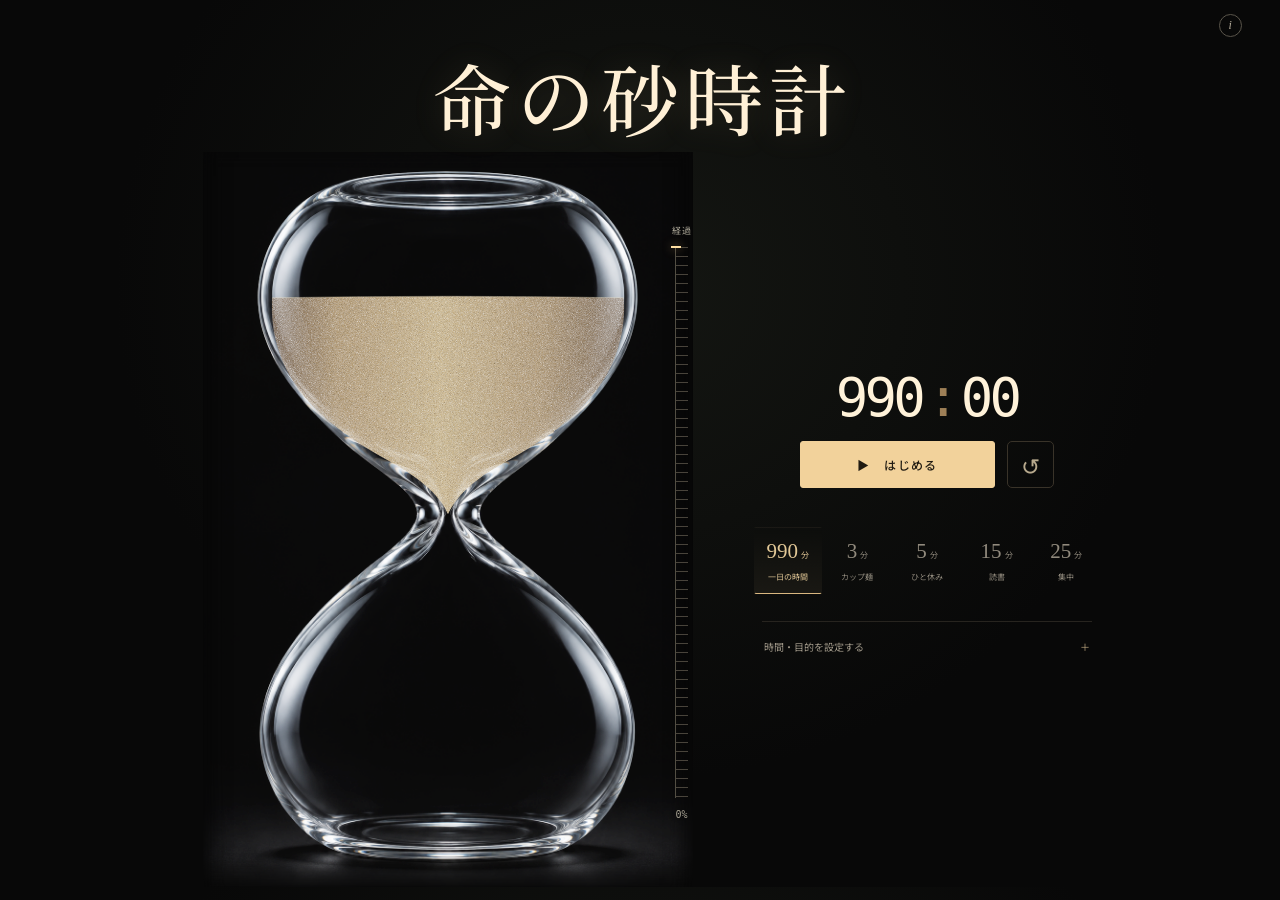
==== index.html @ 9adfba2d "Keep the idle display free of redundant copy" ====
<!doctype html><html lang="ja"><head><meta charset="utf-8"><meta name="viewport" content="width=device-width,initial-scale=1"><meta name="theme-color" content="#080808"><meta name="description" content="限りある時間を、大切なことに。命の砂時計。"><title>命の砂時計</title><link rel="stylesheet" href="style.css?v=12"></head><body>
<header><h1 class="page-title"><a href="./" class="brand">命の砂時計</a></h1><button id="aboutOpen" class="about-button" aria-label="この砂時計について">i</button></header>
<main><section class="instrument" aria-label="砂時計タイマー"><button id="glassButton" class="glass" aria-label="砂時計を開始・一時停止（拡大中は下の開始ボタンを使用）"><img src="assets/hourglass-glass-only.png" width="1024" height="1536" alt="丸みのある透明なガラスだけの砂時計" fetchpriority="high"><svg viewBox="0 0 1024 1536" aria-hidden="true"><defs><linearGradient id="sand" x1="0" x2="1"><stop stop-color="#6c5030"/><stop offset=".2" stop-color="#b59a6d"/><stop offset=".48" stop-color="#d2bb8d"/><stop offset=".75" stop-color="#b3996e"/><stop offset="1" stop-color="#72583a"/></linearGradient><filter id="grain"><feTurbulence type="fractalNoise" baseFrequency=".65" numOctaves="3" seed="12" result="noise"/><feColorMatrix in="noise" type="saturate" values="0"/><feBlend in="SourceGraphic" mode="soft-light" result="textured"/><feComposite in="textured" in2="SourceGraphic" operator="in"/></filter><clipPath id="upper"><path d="M330 135C206 143 140 225 144 335C150 473 238 562 382 642C462 685 497 722 512 757C527 722 562 685 642 642C786 562 874 473 880 335C884 225 818 143 694 135Z"/></clipPath><clipPath id="lower"><path d="M512 778C480 833 401 865 312 935C205 1019 142 1126 146 1238C149 1324 189 1393 278 1410Q512 1440 746 1410C835 1393 875 1324 878 1238C882 1126 819 1019 712 935C623 865 544 833 512 778Z"/></clipPath></defs><g clip-path="url(#upper)"><path id="topSand" fill="url(#sand)" filter="url(#grain)"/><path id="surface" fill="none" stroke="#e3d0a8" stroke-opacity=".4" stroke-width="2"/></g><g clip-path="url(#lower)"><path id="bottomSand" fill="url(#sand)" filter="url(#grain)"/><path id="stream" stroke="#d8c295" stroke-width="2" stroke-dasharray="2 6"/></g></svg><canvas id="particles" width="1024" height="1536" aria-hidden="true"></canvas><img class="reflection" src="assets/hourglass-glass-only.png" width="1024" height="1536" alt="" aria-hidden="true"></button><div class="elapsed-scale" aria-hidden="true"><span class="scale-label">経過</span><span class="scale-track"><i></i></span><span id="elapsedPercent">0%</span></div></section>
<section class="controls" aria-label="タイマー操作"><p id="state" class="sr-only">準備ができました</p><div id="time" class="time" role="timer" aria-label="残り990分">990<span>:</span>00</div><p id="sessionLabel" class="session-label"></p><p id="announcement" class="sr-only" aria-live="polite"></p><div class="actions"><button id="start" class="primary">▶ <span>はじめる</span></button><button id="reset" class="reset" aria-label="タイマーをリセット">↺</button></div>
<div class="presets" id="presets" aria-label="時間を選ぶ"><button data-min="990"><b>990<span>分</span></b><small>一日の時間</small></button><button data-min="3"><b>3<span>分</span></b><small>カップ麺</small></button><button data-min="5"><b>5<span>分</span></b><small>ひと休み</small></button><button data-min="15"><b>15<span>分</span></b><small>読書</small></button><button data-min="25"><b>25<span>分</span></b><small>集中</small></button></div>
<details class="options"><summary>時間・目的を設定する <span>＋</span></summary><div class="option-content"><label class="custom" for="minutes">時間<div><input type="number" id="minutes" min="1" max="990" step="1" value="990" inputmode="numeric" aria-describedby="validation"><span>分</span></div></label><p id="validation" class="validation" aria-live="polite"></p><label for="purpose" class="purpose-label">何に時間を使いますか？ <span>任意</span></label><input id="purpose" placeholder="例：読書、自分を整える" maxlength="60"><div class="option-bottom"><label><input type="checkbox" id="sound"> 終了音</label><button id="special" class="text-button">990分に戻す</button></div><p class="hint">カップ麺は商品の指定時間に合わせて変更できます。</p></div></details></section></main>
<dialog id="about"><button id="aboutClose" class="close" aria-label="閉じる">✕</button><h2>命の砂時計</h2><p>限りある時間を何に捧げるか。その考え方に共感して生まれた、静かなタイマーです。</p><p>熊谷正寿氏が会見で語った「命の砂時計」に着想を得ています。990分は、睡眠を除いた一日の時間という考え方に由来します。</p><p>小さなことでも、あなたにとって大切なことに。</p><p class="hint">GMOグループおよび熊谷氏とは関係のない個人制作です。設定はこのブラウザ内に保存されます。画面を閉じた状態での終了通知は保証されません。再読み込みで計測はリセットされます。</p><a href="https://www.itmedia.co.jp/business/articles/2611/07/news006.html" target="_blank" rel="noopener">着想の背景を読む ↗</a></dialog><script type="module" src="app.js?v=8"></script><script type="module" src="scene.js?v=7"></script></body></html>
---- style.css ----
@import url('https://fonts.googleapis.com/css2?family=Noto+Sans+JP:wght@400;500;600&family=Noto+Serif+JP:wght@400;500&display=swap');
:root{color-scheme:dark;--bg:#080808;--ink:#e8e3d9;--muted:#99948a;--gold:#c4aa7d}*{box-sizing:border-box}body{margin:0;background:var(--bg);color:var(--ink);font:12px 'Noto Sans JP',sans-serif;-webkit-font-smoothing:antialiased}button,input{font:inherit}button{cursor:pointer}button:focus-visible,input:focus-visible,summary:focus-visible,a:focus-visible{outline:2px solid var(--gold);outline-offset:6px}button:disabled,input:disabled{opacity:.4;cursor:default}header{height:80px;padding:0 46px;display:flex;align-items:center;justify-content:space-between;position:relative;z-index:2}.brand{font:15px 'Noto Serif JP',serif;letter-spacing:.2em;color:#d2c9b7;text-decoration:none}.about-button{border:1px solid #5a554b;background:none;color:#b3aa99;font:italic 12px Georgia,serif;border-radius:50%;width:23px;height:23px}main{margin:0 auto;width:min(100%,1000px);display:grid;grid-template-columns:520px 330px;gap:54px;align-items:center;justify-content:center;padding:0 30px}.instrument{min-width:0}.glass{display:block;position:relative;border:0;padding:0;width:100%;background:#080808;isolation:isolate;overflow:hidden}.glass>img{display:block;width:100%;height:auto}.glass svg,.glass .reflection{position:absolute;inset:0;width:100%;height:100%;pointer-events:none}.glass>img:first-child{mix-blend-mode:lighten}.glass svg{z-index:1}.glass .reflection{z-index:2;mix-blend-mode:screen;opacity:.65}.glass:after{content:'';position:absolute;inset:0;z-index:3;pointer-events:none;box-shadow:inset 22px 0 20px -15px #080808,inset -22px 0 20px -15px #080808,inset 0 15px 20px -15px #080808,inset 0 -25px 25px -15px #080808}.controls{text-align:center;padding:20px 0}.state{color:#a49b89;font-size:10px;letter-spacing:.09em;margin:0 0 16px}.time{font:54px Georgia,serif;font-variant-numeric:tabular-nums;letter-spacing:.07em;line-height:1.15;color:#e9e2d4}.time span{color:#706650;padding:0 3px}.session-label{color:#9c9383;font-size:10px;min-height:20px;line-height:1.9;margin:15px 0 29px;overflow-wrap:anywhere}.actions{display:flex;justify-content:center;gap:12px}.primary{border:1px solid #a88c5e;border-radius:5px;background:linear-gradient(180deg,#d1b887,#b39562);color:#201b12;min-width:195px;height:47px;font-weight:500;letter-spacing:.12em;box-shadow:inset 0 1px 0 #fff3,0 3px 8px #0008}.primary span{margin-left:9px}.primary:hover{filter:brightness(1.1)}.primary:active,.reset:active{transform:translateY(1px)}.reset{background:transparent;border:1px solid #393329;color:#b7a98d;border-radius:5px;width:47px;height:47px;font-size:23px}.presets{margin:39px -8px 0;display:grid;grid-template-columns:repeat(5,1fr);gap:2px}.presets button{border:1px solid transparent;border-radius:5px;padding:11px 2px;background:transparent;color:#918a7d;position:relative}.presets b{font:21px Georgia,serif;display:block;white-space:nowrap}.presets b span{font:8px 'Noto Sans JP',sans-serif;margin-left:3px}.presets small{font-size:8px;display:block;margin-top:7px}.presets .selected{color:#e1c796;background:#c4aa7d08;border-color:#786443}.presets button:hover:not(:disabled){color:#e1c796;background:#c4aa7d08}.options{margin-top:27px;border-top:1px solid #27241f;text-align:left}.options summary{list-style:none;cursor:pointer;padding:17px 2px;color:#9e9687;font-size:10px;display:flex;justify-content:space-between}.options summary::-webkit-details-marker{display:none}.options summary span{color:#b9a37c}.options[open] summary span{transform:rotate(45deg)}.option-content{padding:4px 2px 10px}.custom{display:flex;justify-content:space-between;align-items:center;font-size:10px;color:#b4ac9e}.custom>div{display:flex;align-items:center;gap:9px}input[type=number]{width:75px;text-align:center}input[type=number],#purpose{border:1px solid #39342a;border-radius:4px;background:#11110f;color:#dcd2bf;padding:10px}input::placeholder{color:#6d695f}.purpose-label{display:flex;justify-content:space-between;color:#b4ac9e;font-size:10px;margin:11px 0}.purpose-label span{color:#716c61;font-size:9px}#purpose{width:100%;font-size:11px}.validation{color:#e1a693;font-size:10px;min-height:8px;margin:4px 0}.option-bottom{display:flex;align-items:center;justify-content:space-between;margin-top:16px;font-size:10px;color:#a49a88}.option-bottom label{display:flex;align-items:center;gap:6px}input[type=checkbox]{accent-color:#bda16e}.text-button{background:none;border:0;color:#ac9875;font-size:10px;padding:5px}.hint{font-size:9px;line-height:1.9;color:#7e776a}.option-content .hint{margin-top:15px}.sr-only{position:absolute;width:1px;height:1px;overflow:hidden;clip:rect(0,0,0,0)}#stream{display:none}.running #stream{display:block;animation:fall .5s linear infinite}@keyframes fall{to{stroke-dashoffset:-16}}dialog{width:calc(100% - 40px);max-width:450px;border:1px solid #494031;border-radius:9px;padding:36px;background:#141310;color:#d4cbb8;box-shadow:0 30px 90px #000a}dialog::backdrop{background:#000b;backdrop-filter:blur(7px)}dialog h2{font:23px 'Noto Serif JP',serif;letter-spacing:.1em;margin:5px 0 25px}dialog p{font-size:12px;line-height:2.2;color:#aca391}dialog a{color:#c6ac7e;font-size:10px}.close{position:absolute;right:15px;top:13px;color:#a49a87;border:0;background:none;padding:8px}
@media(min-width:1100px){main{min-height:calc(100svh - 145px)}.glass{max-width:460px;margin:auto}}
@media(max-width:900px) and (min-width:601px){main{grid-template-columns:minmax(0,430px) 290px;gap:15px;padding:0 24px}.time{font-size:48px}.presets b{font-size:19px}}
@media(max-width:600px){header{height:60px;padding:0 24px}.brand{font-size:13px}main{display:flex;flex-direction:column;gap:0;padding:0 25px;max-width:420px}.instrument{width:100%;display:flex;justify-content:center}.glass{width:min(100%,285px);margin-top:-3px}.controls{width:100%;padding:0 0 15px;margin-top:-6px;position:relative;z-index:3}.state{font-size:9px;margin:0 0 9px}.time{font-size:45px}.session-label{margin:10px 0 21px;font-size:10px}.primary{height:45px;min-width:190px;font-size:11px}.reset{height:45px;width:45px}.presets{margin:25px -5px 0}.presets b{font-size:21px}.presets button{padding:10px 2px}.options{margin-top:19px}}
@media(max-width:600px) and (max-height:780px){.glass{width:235px}.state{margin-bottom:6px}.time{font-size:40px}.session-label{margin-bottom:16px}.presets{margin-top:18px}header{height:54px}}
@media(prefers-reduced-motion:reduce){*,*::before,*::after{animation:none!important;transition:none!important}}
/* Frameless glass; the photograph, reservoirs and particles scale as one object. */
.instrument{position:relative;overflow:hidden;touch-action:pan-y}.glass{transform-origin:50% 48%;will-change:transform;touch-action:none;user-select:none;-webkit-user-select:none}.glass img{pointer-events:none;-webkit-user-drag:none}.glass canvas{position:absolute;inset:0;width:100%;height:100%;z-index:2;pointer-events:none}.glass .reflection{z-index:3;opacity:.48}.zoom-tools{position:relative;z-index:5;display:flex;align-items:center;justify-content:center;gap:15px;margin-top:0}.zoom-tools button{border:1px solid #302c24;color:#b4aa96;background:#10100ecc;min-width:30px;height:29px;border-radius:4px;font-size:15px}.zoom-tools #zoomReset{font:10px 'Noto Sans JP',sans-serif;width:49px;border-color:transparent;background:transparent;letter-spacing:.03em}.zoom-hint{position:relative;z-index:5;color:#7e776b;font-size:8px;text-align:center;letter-spacing:.03em;margin:8px 0 12px;pointer-events:none}.glass svg #stream{display:none!important}@media(min-width:1100px){.glass{max-width:430px}}@media(max-width:600px){.instrument{display:block}.glass{margin:0 auto;max-width:265px}.controls{margin-top:12px}.zoom-hint{margin-bottom:0}.zoom-tools{margin-top:4px}}@media(max-width:600px) and (max-height:780px){.glass{width:215px}.controls{margin-top:10px}.zoom-hint{font-size:7px}}
header {
  height: auto;
  justify-content: center;
  padding: clamp(26px, 4vw, 54px) 44px 10px;
}

.page-title {
  margin: 0;
  text-align: center;
}

.brand {
  display: block;
  font-size: clamp(34px, 10vw, 78px);
  font-weight: 500;
  line-height: 1.16;
  letter-spacing: .08em;
  padding-inline-start: .08em;
  color: #fff0d6;
  text-shadow: 0 0 32px #c4aa7d30;
  white-space: nowrap;
}

.about-button {
  position: absolute;
  right: clamp(12px, 3vw, 46px);
  top: 14px;
}

@media (min-width: 1100px) {
  main { min-height: calc(100svh - 220px); }
}

@media (max-width: 600px) {
  header {
    padding-block: 16px 6px;
  }

  .glass {
    width: min(100%, clamp(150px, calc((100svh - 405px) / 1.5), 265px));
  }

  .zoom-hint {
    margin-top: 5px;
  }

  .controls {
    margin-top: 8px;
    padding-bottom: 8px;
  }

  .state { margin-bottom: 5px; }
  .session-label { margin: 6px 0 12px; }
  .presets { margin-top: 12px; }
  .presets button { padding-block: 7px; }
  .presets small { margin-top: 4px; }
  .options { margin-top: 10px; }
  .options summary { padding-block: 12px; }
}

/* The elapsed scale is aligned with the physical glass. */
body {
  background: radial-gradient(ellipse at 50% 32%, #141612 0%, #080808 58%);
}

.instrument {
  isolation: isolate;
}

.elapsed-scale {
  --elapsed: 0%;
  position: absolute;
  inset-block: 10% 9%;
  right: 2%;
  width: 32px;
  display: grid;
  grid-template-rows: auto 1fr auto;
  justify-items: center;
  gap: 10px;
  color: #a6a192;
  font: 10px/1.3 ui-monospace, monospace;
  font-variant-numeric: tabular-nums;
  pointer-events: none;
}

.scale-label {
  font: 9px/1.3 'Noto Sans JP', sans-serif;
  letter-spacing: .12em;
}

.scale-track {
  position: relative;
  width: 13px;
  background: repeating-linear-gradient(to bottom, #ada18b65 0 1px, transparent 1px 9px);
  border-left: 1px solid #524e43;
}

.scale-track i {
  position: absolute;
  inset: 0 auto auto -1px;
  width: 1px;
  height: var(--elapsed);
  background: #e3b46f;
}

.scale-track i::after {
  content: '';
  position: absolute;
  bottom: -1px;
  left: -4px;
  width: 10px;
  height: 2px;
  background: #ffe0a3;
  box-shadow: 0 0 10px #e3b46faa;
}

.time {
  font-family: ui-monospace, 'SF Mono', monospace;
  font-weight: 400;
  letter-spacing: -.07em;
  color: #fff2d9;
}

.time span {
  padding-inline: 5px;
  color: #9e8057;
}

.primary {
  background: #f2d29b;
  border-color: #f2d29b;
  box-shadow: none;
  border-radius: 3px;
}

.running .primary {
  color: #ffdda6;
  background: #201a11;
  border-color: #796343;
}

.presets button {
  border-radius: 2px;
}

.presets .selected {
  border-color: transparent;
  border-bottom-color: #d9b780;
  background: linear-gradient(transparent, #c4aa7d13);
}

@media (max-width: 600px) {
  .glass {
    width: min(100%, clamp(150px, calc((100svh - 305px) / 1.5), 325px));
    max-width: none;
  }

  .controls {
    margin-top: 0;
  }

  .time { font-size: clamp(38px, 12vw, 51px); }
  .elapsed-scale { right: 0; }
}

@media (min-width: 1100px) {
  .glass { max-width: min(490px, calc((100svh - 160px) / 1.5)); }
}

.session-label:empty {
  display: none;
}

.time {
  margin-bottom: 12px;
}
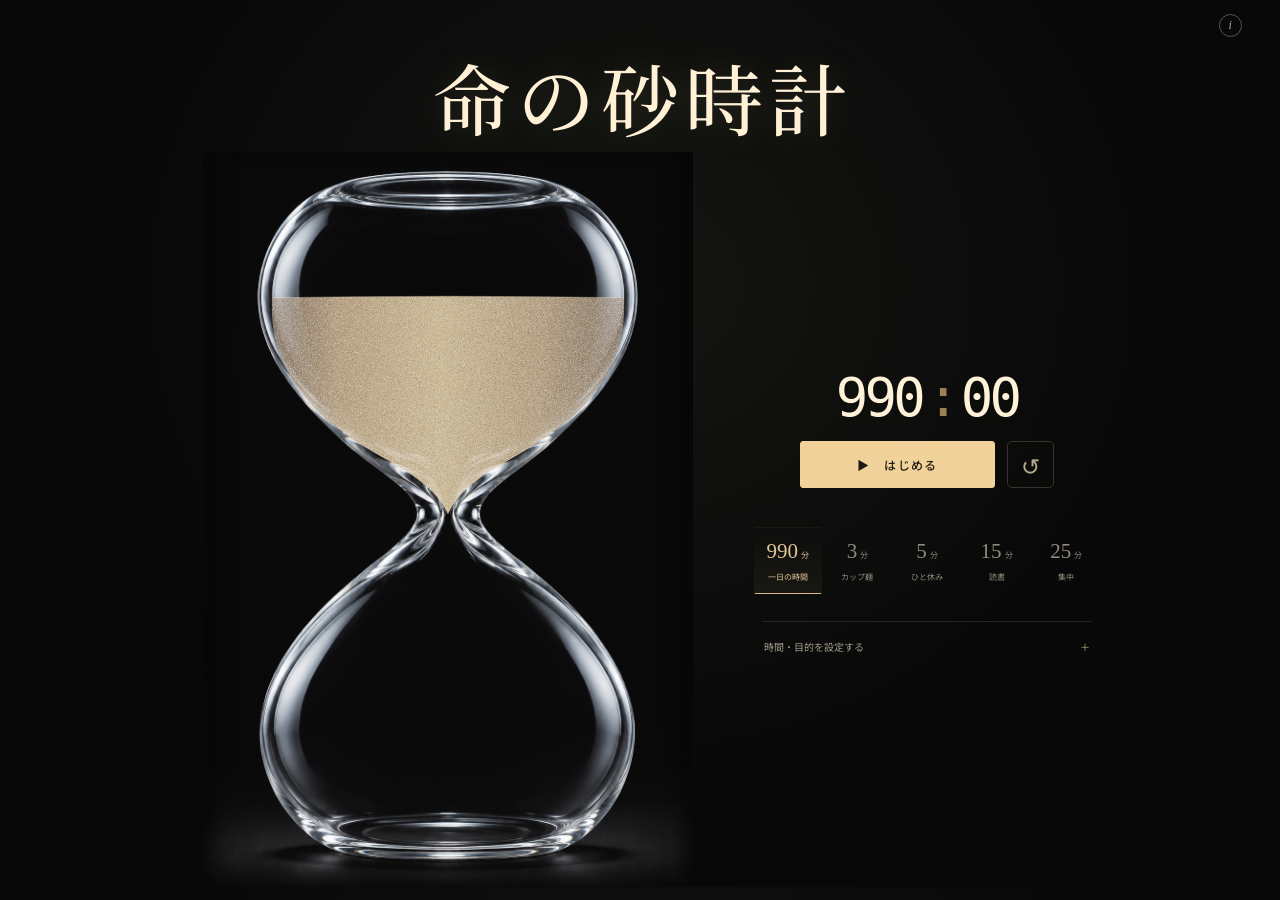
==== commit b3bc6a92: "Remove the elapsed time scale" ====
--- a/index.html
+++ b/index.html
@@ -1,7 +1,7 @@
-<!doctype html><html lang="ja"><head><meta charset="utf-8"><meta name="viewport" content="width=device-width,initial-scale=1"><meta name="theme-color" content="#080808"><meta name="description" content="限りある時間を、大切なことに。命の砂時計。"><title>命の砂時計</title><link rel="stylesheet" href="style.css?v=12"></head><body>
+<!doctype html><html lang="ja"><head><meta charset="utf-8"><meta name="viewport" content="width=device-width,initial-scale=1"><meta name="theme-color" content="#080808"><meta name="description" content="限りある時間を、大切なことに。命の砂時計。"><title>命の砂時計</title><link rel="stylesheet" href="style.css?v=13"></head><body>
 <header><h1 class="page-title"><a href="./" class="brand">命の砂時計</a></h1><button id="aboutOpen" class="about-button" aria-label="この砂時計について">i</button></header>
-<main><section class="instrument" aria-label="砂時計タイマー"><button id="glassButton" class="glass" aria-label="砂時計を開始・一時停止（拡大中は下の開始ボタンを使用）"><img src="assets/hourglass-glass-only.png" width="1024" height="1536" alt="丸みのある透明なガラスだけの砂時計" fetchpriority="high"><svg viewBox="0 0 1024 1536" aria-hidden="true"><defs><linearGradient id="sand" x1="0" x2="1"><stop stop-color="#6c5030"/><stop offset=".2" stop-color="#b59a6d"/><stop offset=".48" stop-color="#d2bb8d"/><stop offset=".75" stop-color="#b3996e"/><stop offset="1" stop-color="#72583a"/></linearGradient><filter id="grain"><feTurbulence type="fractalNoise" baseFrequency=".65" numOctaves="3" seed="12" result="noise"/><feColorMatrix in="noise" type="saturate" values="0"/><feBlend in="SourceGraphic" mode="soft-light" result="textured"/><feComposite in="textured" in2="SourceGraphic" operator="in"/></filter><clipPath id="upper"><path d="M330 135C206 143 140 225 144 335C150 473 238 562 382 642C462 685 497 722 512 757C527 722 562 685 642 642C786 562 874 473 880 335C884 225 818 143 694 135Z"/></clipPath><clipPath id="lower"><path d="M512 778C480 833 401 865 312 935C205 1019 142 1126 146 1238C149 1324 189 1393 278 1410Q512 1440 746 1410C835 1393 875 1324 878 1238C882 1126 819 1019 712 935C623 865 544 833 512 778Z"/></clipPath></defs><g clip-path="url(#upper)"><path id="topSand" fill="url(#sand)" filter="url(#grain)"/><path id="surface" fill="none" stroke="#e3d0a8" stroke-opacity=".4" stroke-width="2"/></g><g clip-path="url(#lower)"><path id="bottomSand" fill="url(#sand)" filter="url(#grain)"/><path id="stream" stroke="#d8c295" stroke-width="2" stroke-dasharray="2 6"/></g></svg><canvas id="particles" width="1024" height="1536" aria-hidden="true"></canvas><img class="reflection" src="assets/hourglass-glass-only.png" width="1024" height="1536" alt="" aria-hidden="true"></button><div class="elapsed-scale" aria-hidden="true"><span class="scale-label">経過</span><span class="scale-track"><i></i></span><span id="elapsedPercent">0%</span></div></section>
+<main><section class="instrument" aria-label="砂時計タイマー"><button id="glassButton" class="glass" aria-label="砂時計を開始・一時停止（拡大中は下の開始ボタンを使用）"><img src="assets/hourglass-glass-only.png" width="1024" height="1536" alt="丸みのある透明なガラスだけの砂時計" fetchpriority="high"><svg viewBox="0 0 1024 1536" aria-hidden="true"><defs><linearGradient id="sand" x1="0" x2="1"><stop stop-color="#6c5030"/><stop offset=".2" stop-color="#b59a6d"/><stop offset=".48" stop-color="#d2bb8d"/><stop offset=".75" stop-color="#b3996e"/><stop offset="1" stop-color="#72583a"/></linearGradient><filter id="grain"><feTurbulence type="fractalNoise" baseFrequency=".65" numOctaves="3" seed="12" result="noise"/><feColorMatrix in="noise" type="saturate" values="0"/><feBlend in="SourceGraphic" mode="soft-light" result="textured"/><feComposite in="textured" in2="SourceGraphic" operator="in"/></filter><clipPath id="upper"><path d="M330 135C206 143 140 225 144 335C150 473 238 562 382 642C462 685 497 722 512 757C527 722 562 685 642 642C786 562 874 473 880 335C884 225 818 143 694 135Z"/></clipPath><clipPath id="lower"><path d="M512 778C480 833 401 865 312 935C205 1019 142 1126 146 1238C149 1324 189 1393 278 1410Q512 1440 746 1410C835 1393 875 1324 878 1238C882 1126 819 1019 712 935C623 865 544 833 512 778Z"/></clipPath></defs><g clip-path="url(#upper)"><path id="topSand" fill="url(#sand)" filter="url(#grain)"/><path id="surface" fill="none" stroke="#e3d0a8" stroke-opacity=".4" stroke-width="2"/></g><g clip-path="url(#lower)"><path id="bottomSand" fill="url(#sand)" filter="url(#grain)"/><path id="stream" stroke="#d8c295" stroke-width="2" stroke-dasharray="2 6"/></g></svg><canvas id="particles" width="1024" height="1536" aria-hidden="true"></canvas><img class="reflection" src="assets/hourglass-glass-only.png" width="1024" height="1536" alt="" aria-hidden="true"></button></section>
 <section class="controls" aria-label="タイマー操作"><p id="state" class="sr-only">準備ができました</p><div id="time" class="time" role="timer" aria-label="残り990分">990<span>:</span>00</div><p id="sessionLabel" class="session-label"></p><p id="announcement" class="sr-only" aria-live="polite"></p><div class="actions"><button id="start" class="primary">▶ <span>はじめる</span></button><button id="reset" class="reset" aria-label="タイマーをリセット">↺</button></div>
 <div class="presets" id="presets" aria-label="時間を選ぶ"><button data-min="990"><b>990<span>分</span></b><small>一日の時間</small></button><button data-min="3"><b>3<span>分</span></b><small>カップ麺</small></button><button data-min="5"><b>5<span>分</span></b><small>ひと休み</small></button><button data-min="15"><b>15<span>分</span></b><small>読書</small></button><button data-min="25"><b>25<span>分</span></b><small>集中</small></button></div>
 <details class="options"><summary>時間・目的を設定する <span>＋</span></summary><div class="option-content"><label class="custom" for="minutes">時間<div><input type="number" id="minutes" min="1" max="990" step="1" value="990" inputmode="numeric" aria-describedby="validation"><span>分</span></div></label><p id="validation" class="validation" aria-live="polite"></p><label for="purpose" class="purpose-label">何に時間を使いますか？ <span>任意</span></label><input id="purpose" placeholder="例：読書、自分を整える" maxlength="60"><div class="option-bottom"><label><input type="checkbox" id="sound"> 終了音</label><button id="special" class="text-button">990分に戻す</button></div><p class="hint">カップ麺は商品の指定時間に合わせて変更できます。</p></div></details></section></main>
-<dialog id="about"><button id="aboutClose" class="close" aria-label="閉じる">✕</button><h2>命の砂時計</h2><p>限りある時間を何に捧げるか。その考え方に共感して生まれた、静かなタイマーです。</p><p>熊谷正寿氏が会見で語った「命の砂時計」に着想を得ています。990分は、睡眠を除いた一日の時間という考え方に由来します。</p><p>小さなことでも、あなたにとって大切なことに。</p><p class="hint">GMOグループおよび熊谷氏とは関係のない個人制作です。設定はこのブラウザ内に保存されます。画面を閉じた状態での終了通知は保証されません。再読み込みで計測はリセットされます。</p><a href="https://www.itmedia.co.jp/business/articles/2611/07/news006.html" target="_blank" rel="noopener">着想の背景を読む ↗</a></dialog><script type="module" src="app.js?v=8"></script><script type="module" src="scene.js?v=7"></script></body></html>
+<dialog id="about"><button id="aboutClose" class="close" aria-label="閉じる">✕</button><h2>命の砂時計</h2><p>限りある時間を何に捧げるか。その考え方に共感して生まれた、静かなタイマーです。</p><p>熊谷正寿氏が会見で語った「命の砂時計」に着想を得ています。990分は、睡眠を除いた一日の時間という考え方に由来します。</p><p>小さなことでも、あなたにとって大切なことに。</p><p class="hint">GMOグループおよび熊谷氏とは関係のない個人制作です。設定はこのブラウザ内に保存されます。画面を閉じた状態での終了通知は保証されません。再読み込みで計測はリセットされます。</p><a href="https://www.itmedia.co.jp/business/articles/2611/07/news006.html" target="_blank" rel="noopener">着想の背景を読む ↗</a></dialog><script type="module" src="app.js?v=9"></script><script type="module" src="scene.js?v=7"></script></body></html>
--- a/style.css
+++ b/style.css
@@ -67,60 +67,12 @@
   .options summary { padding-block: 12px; }
 }
 
-/* The elapsed scale is aligned with the physical glass. */
 body {
   background: radial-gradient(ellipse at 50% 32%, #141612 0%, #080808 58%);
 }
 
 .instrument {
   isolation: isolate;
-}
-
-.elapsed-scale {
-  --elapsed: 0%;
-  position: absolute;
-  inset-block: 10% 9%;
-  right: 2%;
-  width: 32px;
-  display: grid;
-  grid-template-rows: auto 1fr auto;
-  justify-items: center;
-  gap: 10px;
-  color: #a6a192;
-  font: 10px/1.3 ui-monospace, monospace;
-  font-variant-numeric: tabular-nums;
-  pointer-events: none;
-}
-
-.scale-label {
-  font: 9px/1.3 'Noto Sans JP', sans-serif;
-  letter-spacing: .12em;
-}
-
-.scale-track {
-  position: relative;
-  width: 13px;
-  background: repeating-linear-gradient(to bottom, #ada18b65 0 1px, transparent 1px 9px);
-  border-left: 1px solid #524e43;
-}
-
-.scale-track i {
-  position: absolute;
-  inset: 0 auto auto -1px;
-  width: 1px;
-  height: var(--elapsed);
-  background: #e3b46f;
-}
-
-.scale-track i::after {
-  content: '';
-  position: absolute;
-  bottom: -1px;
-  left: -4px;
-  width: 10px;
-  height: 2px;
-  background: #ffe0a3;
-  box-shadow: 0 0 10px #e3b46faa;
 }
 
 .time {
@@ -169,7 +121,6 @@
   }
 
   .time { font-size: clamp(38px, 12vw, 51px); }
-  .elapsed-scale { right: 0; }
 }
 
 @media (min-width: 1100px) {
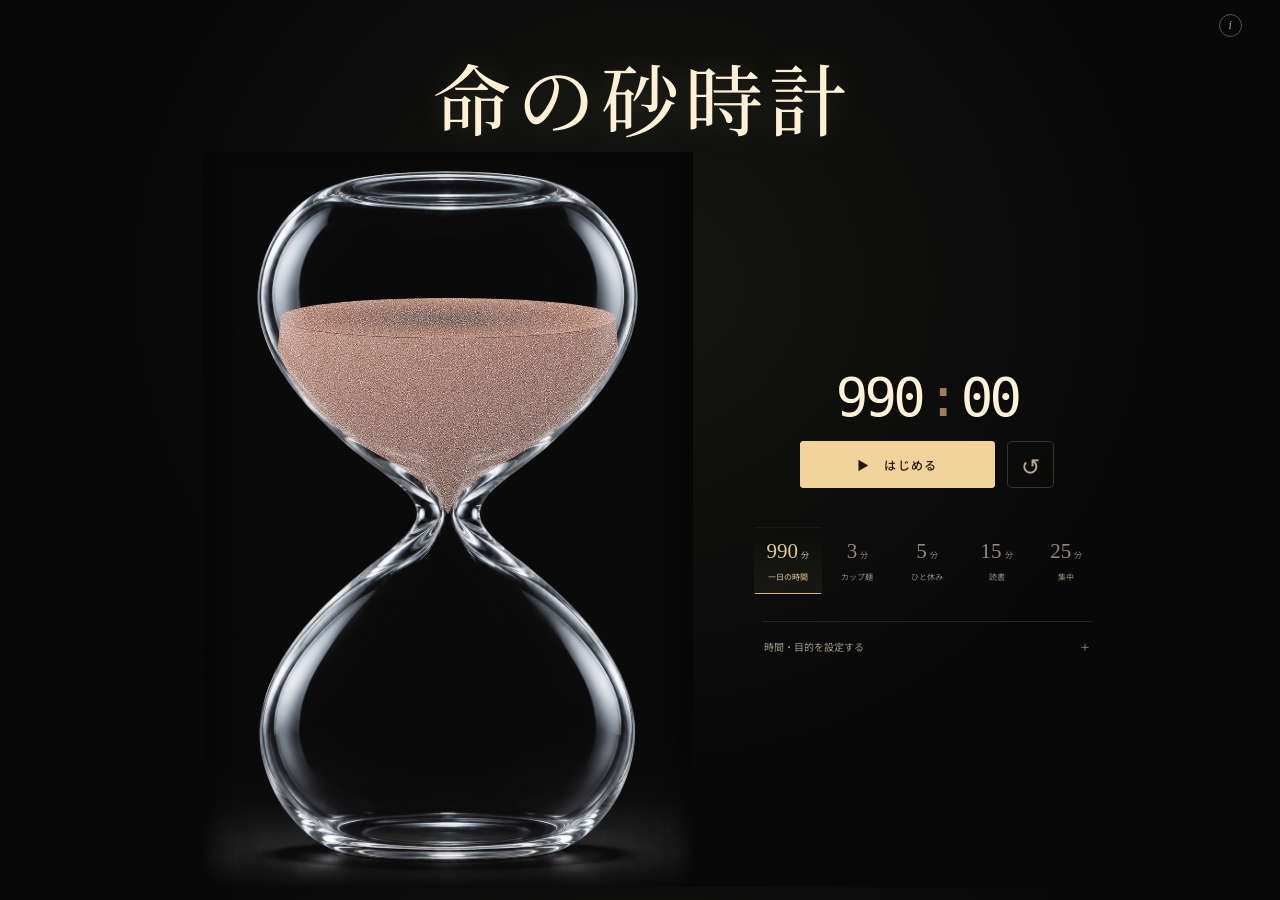
==== commit ad8e563e: "Render copper sand with curved surfaces and realistic grain" ====
--- a/index.html
+++ b/index.html
@@ -1,7 +1,29 @@
 <!doctype html><html lang="ja"><head><meta charset="utf-8"><meta name="viewport" content="width=device-width,initial-scale=1"><meta name="theme-color" content="#080808"><meta name="description" content="限りある時間を、大切なことに。命の砂時計。"><title>命の砂時計</title><link rel="stylesheet" href="style.css?v=13"></head><body>
 <header><h1 class="page-title"><a href="./" class="brand">命の砂時計</a></h1><button id="aboutOpen" class="about-button" aria-label="この砂時計について">i</button></header>
-<main><section class="instrument" aria-label="砂時計タイマー"><button id="glassButton" class="glass" aria-label="砂時計を開始・一時停止（拡大中は下の開始ボタンを使用）"><img src="assets/hourglass-glass-only.png" width="1024" height="1536" alt="丸みのある透明なガラスだけの砂時計" fetchpriority="high"><svg viewBox="0 0 1024 1536" aria-hidden="true"><defs><linearGradient id="sand" x1="0" x2="1"><stop stop-color="#6c5030"/><stop offset=".2" stop-color="#b59a6d"/><stop offset=".48" stop-color="#d2bb8d"/><stop offset=".75" stop-color="#b3996e"/><stop offset="1" stop-color="#72583a"/></linearGradient><filter id="grain"><feTurbulence type="fractalNoise" baseFrequency=".65" numOctaves="3" seed="12" result="noise"/><feColorMatrix in="noise" type="saturate" values="0"/><feBlend in="SourceGraphic" mode="soft-light" result="textured"/><feComposite in="textured" in2="SourceGraphic" operator="in"/></filter><clipPath id="upper"><path d="M330 135C206 143 140 225 144 335C150 473 238 562 382 642C462 685 497 722 512 757C527 722 562 685 642 642C786 562 874 473 880 335C884 225 818 143 694 135Z"/></clipPath><clipPath id="lower"><path d="M512 778C480 833 401 865 312 935C205 1019 142 1126 146 1238C149 1324 189 1393 278 1410Q512 1440 746 1410C835 1393 875 1324 878 1238C882 1126 819 1019 712 935C623 865 544 833 512 778Z"/></clipPath></defs><g clip-path="url(#upper)"><path id="topSand" fill="url(#sand)" filter="url(#grain)"/><path id="surface" fill="none" stroke="#e3d0a8" stroke-opacity=".4" stroke-width="2"/></g><g clip-path="url(#lower)"><path id="bottomSand" fill="url(#sand)" filter="url(#grain)"/><path id="stream" stroke="#d8c295" stroke-width="2" stroke-dasharray="2 6"/></g></svg><canvas id="particles" width="1024" height="1536" aria-hidden="true"></canvas><img class="reflection" src="assets/hourglass-glass-only.png" width="1024" height="1536" alt="" aria-hidden="true"></button></section>
+<main><section class="instrument" aria-label="砂時計タイマー"><button id="glassButton" class="glass" aria-label="砂時計を開始・一時停止（拡大中は下の開始ボタンを使用）"><img src="assets/hourglass-glass-only.png" width="1024" height="1536" alt="丸みのある透明なガラスだけの砂時計" fetchpriority="high"><svg viewBox="0 0 1024 1536" aria-hidden="true"><defs><linearGradient id="sand" x1=".15" y1="0" x2=".82" y2="1">
+  <stop stop-color="#c38c72"/><stop offset=".37" stop-color="#9e6852"/>
+  <stop offset=".78" stop-color="#774938"/><stop offset="1" stop-color="#b67a5e"/>
+</linearGradient>
+<radialGradient id="sandSurface" cx="49%" cy="52%" r="57%">
+  <stop stop-color="#624033"/><stop offset=".23" stop-color="#80513f"/>
+  <stop offset=".64" stop-color="#a96e56"/><stop offset="1" stop-color="#cd977a"/>
+</radialGradient>
+<linearGradient id="sandSlope" x1=".25" y1="0" x2=".72" y2="1">
+  <stop stop-color="#d2a084"/><stop offset=".42" stop-color="#ae755d"/>
+  <stop offset=".82" stop-color="#81503e"/><stop offset="1" stop-color="#a16c53"/>
+</linearGradient>
+<filter id="grain">
+  <feTurbulence type="fractalNoise" baseFrequency=".52" numOctaves="3" seed="12"/>
+  <feColorMatrix type="saturate" values="0"/>
+  <feComponentTransfer>
+    <feFuncR type="linear" slope="1.8" intercept="-.4"/>
+    <feFuncG type="linear" slope="1.8" intercept="-.4"/>
+    <feFuncB type="linear" slope="1.8" intercept="-.4"/>
+  </feComponentTransfer>
+  <feBlend in="SourceGraphic" mode="soft-light" result="textured"/>
+  <feComposite in="textured" in2="SourceGraphic" operator="in"/>
+</filter><clipPath id="upper"><path d="M330 135C206 143 140 225 144 335C150 473 238 562 382 642C462 685 497 722 512 757C527 722 562 685 642 642C786 562 874 473 880 335C884 225 818 143 694 135Z"/></clipPath><clipPath id="lower"><path d="M512 778C480 833 401 865 312 935C205 1019 142 1126 146 1238C149 1324 189 1393 278 1410Q512 1440 746 1410C835 1393 875 1324 878 1238C882 1126 819 1019 712 935C623 865 544 833 512 778Z"/></clipPath></defs><g clip-path="url(#upper)"><path id="topSand" fill="url(#sand)" filter="url(#grain)"/><path id="surface" fill="url(#sandSurface)" filter="url(#grain)"/></g><g clip-path="url(#lower)"><path id="bottomSand" fill="url(#sandSlope)" filter="url(#grain)"/><path id="stream" stroke="#d8c295" stroke-width="2" stroke-dasharray="2 6"/></g></svg><canvas id="particles" width="1024" height="1536" aria-hidden="true"></canvas><img class="reflection" src="assets/hourglass-glass-only.png" width="1024" height="1536" alt="" aria-hidden="true"></button></section>
 <section class="controls" aria-label="タイマー操作"><p id="state" class="sr-only">準備ができました</p><div id="time" class="time" role="timer" aria-label="残り990分">990<span>:</span>00</div><p id="sessionLabel" class="session-label"></p><p id="announcement" class="sr-only" aria-live="polite"></p><div class="actions"><button id="start" class="primary">▶ <span>はじめる</span></button><button id="reset" class="reset" aria-label="タイマーをリセット">↺</button></div>
 <div class="presets" id="presets" aria-label="時間を選ぶ"><button data-min="990"><b>990<span>分</span></b><small>一日の時間</small></button><button data-min="3"><b>3<span>分</span></b><small>カップ麺</small></button><button data-min="5"><b>5<span>分</span></b><small>ひと休み</small></button><button data-min="15"><b>15<span>分</span></b><small>読書</small></button><button data-min="25"><b>25<span>分</span></b><small>集中</small></button></div>
 <details class="options"><summary>時間・目的を設定する <span>＋</span></summary><div class="option-content"><label class="custom" for="minutes">時間<div><input type="number" id="minutes" min="1" max="990" step="1" value="990" inputmode="numeric" aria-describedby="validation"><span>分</span></div></label><p id="validation" class="validation" aria-live="polite"></p><label for="purpose" class="purpose-label">何に時間を使いますか？ <span>任意</span></label><input id="purpose" placeholder="例：読書、自分を整える" maxlength="60"><div class="option-bottom"><label><input type="checkbox" id="sound"> 終了音</label><button id="special" class="text-button">990分に戻す</button></div><p class="hint">カップ麺は商品の指定時間に合わせて変更できます。</p></div></details></section></main>
-<dialog id="about"><button id="aboutClose" class="close" aria-label="閉じる">✕</button><h2>命の砂時計</h2><p>限りある時間を何に捧げるか。その考え方に共感して生まれた、静かなタイマーです。</p><p>熊谷正寿氏が会見で語った「命の砂時計」に着想を得ています。990分は、睡眠を除いた一日の時間という考え方に由来します。</p><p>小さなことでも、あなたにとって大切なことに。</p><p class="hint">GMOグループおよび熊谷氏とは関係のない個人制作です。設定はこのブラウザ内に保存されます。画面を閉じた状態での終了通知は保証されません。再読み込みで計測はリセットされます。</p><a href="https://www.itmedia.co.jp/business/articles/2611/07/news006.html" target="_blank" rel="noopener">着想の背景を読む ↗</a></dialog><script type="module" src="app.js?v=9"></script><script type="module" src="scene.js?v=7"></script></body></html>
+<dialog id="about"><button id="aboutClose" class="close" aria-label="閉じる">✕</button><h2>命の砂時計</h2><p>限りある時間を何に捧げるか。その考え方に共感して生まれた、静かなタイマーです。</p><p>熊谷正寿氏が会見で語った「命の砂時計」に着想を得ています。990分は、睡眠を除いた一日の時間という考え方に由来します。</p><p>小さなことでも、あなたにとって大切なことに。</p><p class="hint">GMOグループおよび熊谷氏とは関係のない個人制作です。設定はこのブラウザ内に保存されます。画面を閉じた状態での終了通知は保証されません。再読み込みで計測はリセットされます。</p><a href="https://www.itmedia.co.jp/business/articles/2611/07/news006.html" target="_blank" rel="noopener">着想の背景を読む ↗</a></dialog><script type="module" src="app.js?v=10"></script><script type="module" src="scene.js?v=8"></script></body></html>
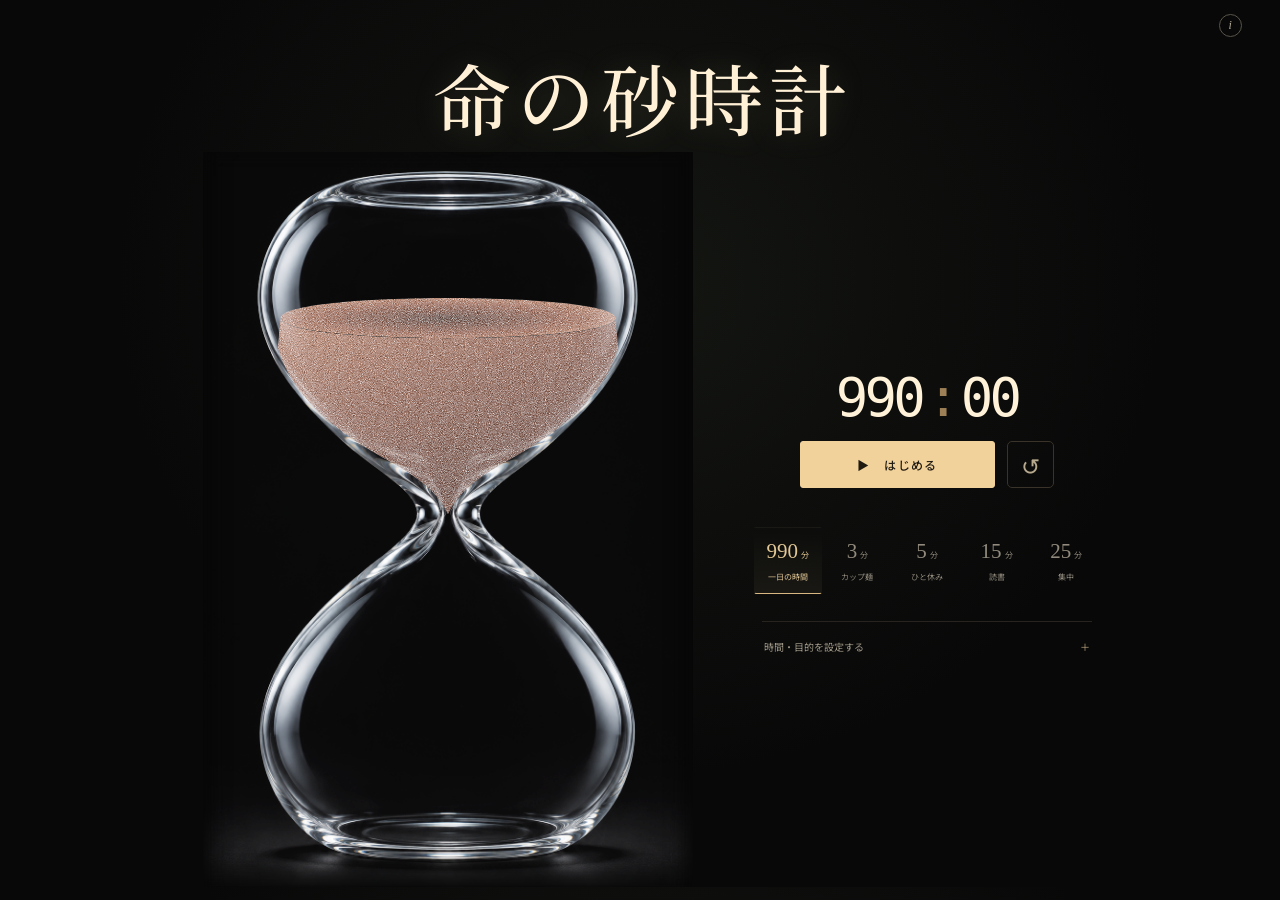
==== commit e5265003: "Animate uneven sand flow and directional grain reflections" ====
--- a/index.html
+++ b/index.html
@@ -26,4 +26,4 @@
 <section class="controls" aria-label="タイマー操作"><p id="state" class="sr-only">準備ができました</p><div id="time" class="time" role="timer" aria-label="残り990分">990<span>:</span>00</div><p id="sessionLabel" class="session-label"></p><p id="announcement" class="sr-only" aria-live="polite"></p><div class="actions"><button id="start" class="primary">▶ <span>はじめる</span></button><button id="reset" class="reset" aria-label="タイマーをリセット">↺</button></div>
 <div class="presets" id="presets" aria-label="時間を選ぶ"><button data-min="990"><b>990<span>分</span></b><small>一日の時間</small></button><button data-min="3"><b>3<span>分</span></b><small>カップ麺</small></button><button data-min="5"><b>5<span>分</span></b><small>ひと休み</small></button><button data-min="15"><b>15<span>分</span></b><small>読書</small></button><button data-min="25"><b>25<span>分</span></b><small>集中</small></button></div>
 <details class="options"><summary>時間・目的を設定する <span>＋</span></summary><div class="option-content"><label class="custom" for="minutes">時間<div><input type="number" id="minutes" min="1" max="990" step="1" value="990" inputmode="numeric" aria-describedby="validation"><span>分</span></div></label><p id="validation" class="validation" aria-live="polite"></p><label for="purpose" class="purpose-label">何に時間を使いますか？ <span>任意</span></label><input id="purpose" placeholder="例：読書、自分を整える" maxlength="60"><div class="option-bottom"><label><input type="checkbox" id="sound"> 終了音</label><button id="special" class="text-button">990分に戻す</button></div><p class="hint">カップ麺は商品の指定時間に合わせて変更できます。</p></div></details></section></main>
-<dialog id="about"><button id="aboutClose" class="close" aria-label="閉じる">✕</button><h2>命の砂時計</h2><p>限りある時間を何に捧げるか。その考え方に共感して生まれた、静かなタイマーです。</p><p>熊谷正寿氏が会見で語った「命の砂時計」に着想を得ています。990分は、睡眠を除いた一日の時間という考え方に由来します。</p><p>小さなことでも、あなたにとって大切なことに。</p><p class="hint">GMOグループおよび熊谷氏とは関係のない個人制作です。設定はこのブラウザ内に保存されます。画面を閉じた状態での終了通知は保証されません。再読み込みで計測はリセットされます。</p><a href="https://www.itmedia.co.jp/business/articles/2611/07/news006.html" target="_blank" rel="noopener">着想の背景を読む ↗</a></dialog><script type="module" src="app.js?v=10"></script><script type="module" src="scene.js?v=8"></script></body></html>
+<dialog id="about"><button id="aboutClose" class="close" aria-label="閉じる">✕</button><h2>命の砂時計</h2><p>限りある時間を何に捧げるか。その考え方に共感して生まれた、静かなタイマーです。</p><p>熊谷正寿氏が会見で語った「命の砂時計」に着想を得ています。990分は、睡眠を除いた一日の時間という考え方に由来します。</p><p>小さなことでも、あなたにとって大切なことに。</p><p class="hint">GMOグループおよび熊谷氏とは関係のない個人制作です。設定はこのブラウザ内に保存されます。画面を閉じた状態での終了通知は保証されません。再読み込みで計測はリセットされます。</p><a href="https://www.itmedia.co.jp/business/articles/2611/07/news006.html" target="_blank" rel="noopener">着想の背景を読む ↗</a></dialog><script type="module" src="app.js?v=10"></script><script type="module" src="scene.js?v=9"></script></body></html>
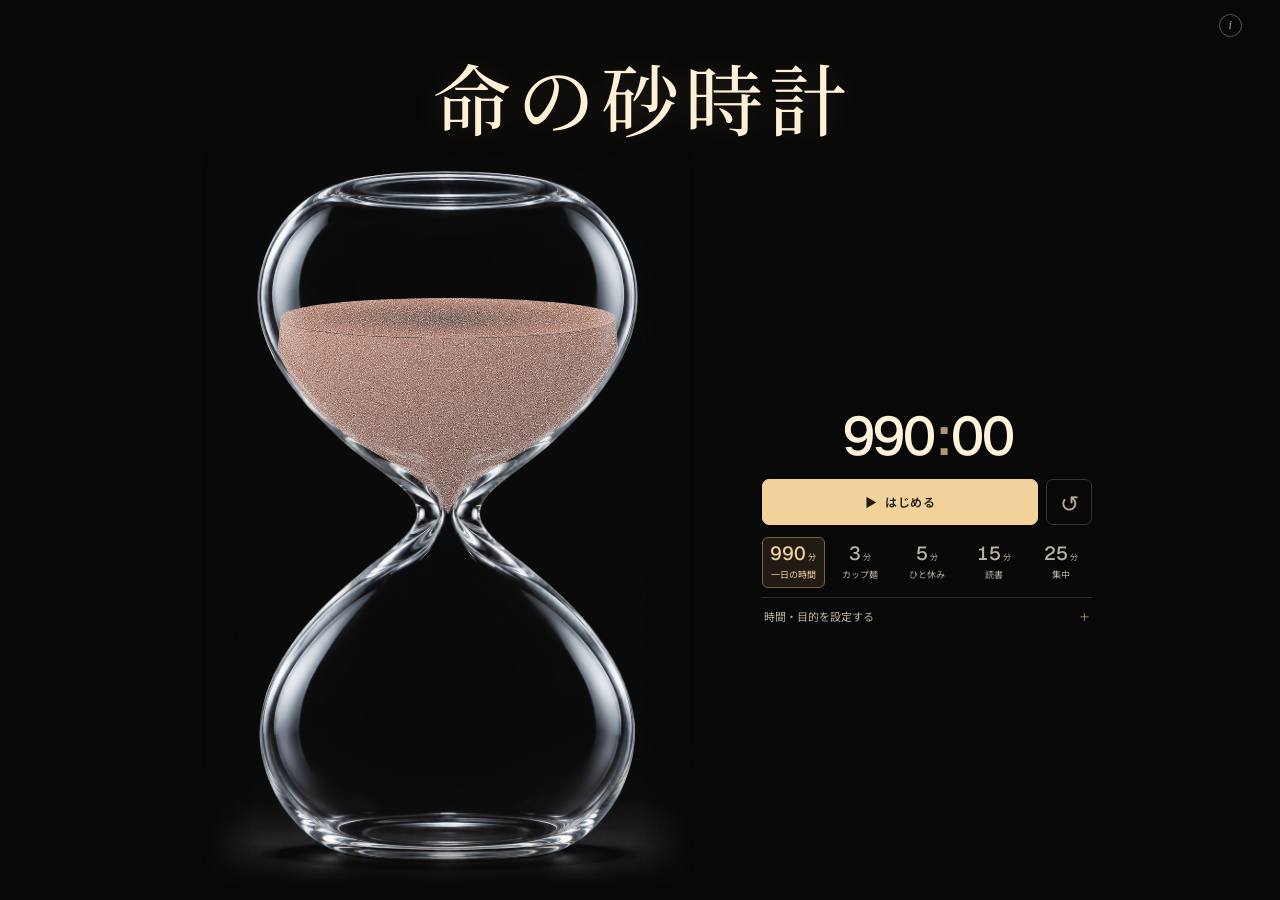
==== commit 0079a0d4: "Blend glass edges and align timer controls" ====
--- a/index.html
+++ b/index.html
@@ -1,4 +1,4 @@
-<!doctype html><html lang="ja"><head><meta charset="utf-8"><meta name="viewport" content="width=device-width,initial-scale=1"><meta name="theme-color" content="#080808"><meta name="description" content="限りある時間を、大切なことに。命の砂時計。"><title>命の砂時計</title><link rel="stylesheet" href="style.css?v=13"></head><body>
+<!doctype html><html lang="ja"><head><meta charset="utf-8"><meta name="viewport" content="width=device-width,initial-scale=1"><meta name="theme-color" content="#080808"><meta name="description" content="限りある時間を、大切なことに。命の砂時計。"><title>命の砂時計</title><link rel="stylesheet" href="style.css?v=14"></head><body>
 <header><h1 class="page-title"><a href="./" class="brand">命の砂時計</a></h1><button id="aboutOpen" class="about-button" aria-label="この砂時計について">i</button></header>
 <main><section class="instrument" aria-label="砂時計タイマー"><button id="glassButton" class="glass" aria-label="砂時計を開始・一時停止（拡大中は下の開始ボタンを使用）"><img src="assets/hourglass-glass-only.png" width="1024" height="1536" alt="丸みのある透明なガラスだけの砂時計" fetchpriority="high"><svg viewBox="0 0 1024 1536" aria-hidden="true"><defs><linearGradient id="sand" x1=".15" y1="0" x2=".82" y2="1">
   <stop stop-color="#c38c72"/><stop offset=".37" stop-color="#9e6852"/>
@@ -26,4 +26,4 @@
 <section class="controls" aria-label="タイマー操作"><p id="state" class="sr-only">準備ができました</p><div id="time" class="time" role="timer" aria-label="残り990分">990<span>:</span>00</div><p id="sessionLabel" class="session-label"></p><p id="announcement" class="sr-only" aria-live="polite"></p><div class="actions"><button id="start" class="primary">▶ <span>はじめる</span></button><button id="reset" class="reset" aria-label="タイマーをリセット">↺</button></div>
 <div class="presets" id="presets" aria-label="時間を選ぶ"><button data-min="990"><b>990<span>分</span></b><small>一日の時間</small></button><button data-min="3"><b>3<span>分</span></b><small>カップ麺</small></button><button data-min="5"><b>5<span>分</span></b><small>ひと休み</small></button><button data-min="15"><b>15<span>分</span></b><small>読書</small></button><button data-min="25"><b>25<span>分</span></b><small>集中</small></button></div>
 <details class="options"><summary>時間・目的を設定する <span>＋</span></summary><div class="option-content"><label class="custom" for="minutes">時間<div><input type="number" id="minutes" min="1" max="990" step="1" value="990" inputmode="numeric" aria-describedby="validation"><span>分</span></div></label><p id="validation" class="validation" aria-live="polite"></p><label for="purpose" class="purpose-label">何に時間を使いますか？ <span>任意</span></label><input id="purpose" placeholder="例：読書、自分を整える" maxlength="60"><div class="option-bottom"><label><input type="checkbox" id="sound"> 終了音</label><button id="special" class="text-button">990分に戻す</button></div><p class="hint">カップ麺は商品の指定時間に合わせて変更できます。</p></div></details></section></main>
-<dialog id="about"><button id="aboutClose" class="close" aria-label="閉じる">✕</button><h2>命の砂時計</h2><p>限りある時間を何に捧げるか。その考え方に共感して生まれた、静かなタイマーです。</p><p>熊谷正寿氏が会見で語った「命の砂時計」に着想を得ています。990分は、睡眠を除いた一日の時間という考え方に由来します。</p><p>小さなことでも、あなたにとって大切なことに。</p><p class="hint">GMOグループおよび熊谷氏とは関係のない個人制作です。設定はこのブラウザ内に保存されます。画面を閉じた状態での終了通知は保証されません。再読み込みで計測はリセットされます。</p><a href="https://www.itmedia.co.jp/business/articles/2611/07/news006.html" target="_blank" rel="noopener">着想の背景を読む ↗</a></dialog><script type="module" src="app.js?v=10"></script><script type="module" src="scene.js?v=9"></script></body></html>
+<dialog id="about"><button id="aboutClose" class="close" aria-label="閉じる">✕</button><h2>命の砂時計</h2><p>限りある時間を何に捧げるか。その考え方に共感して生まれた、静かなタイマーです。</p><p>熊谷正寿氏が会見で語った「命の砂時計」に着想を得ています。990分は、睡眠を除いた一日の時間という考え方に由来します。</p><p>小さなことでも、あなたにとって大切なことに。</p><p class="hint">GMOグループおよび熊谷氏とは関係のない個人制作です。設定はこのブラウザ内に保存されます。画面を閉じた状態での終了通知は保証されません。再読み込みで計測はリセットされます。</p><a href="https://www.itmedia.co.jp/business/articles/2611/07/news006.html" target="_blank" rel="noopener">着想の背景を読む ↗</a></dialog><script type="module" src="app.js?v=10"></script><script type="module" src="scene.js?v=10"></script></body></html>
--- a/style.css
+++ b/style.css
@@ -1,4 +1,4 @@
-@import url('https://fonts.googleapis.com/css2?family=Noto+Sans+JP:wght@400;500;600&family=Noto+Serif+JP:wght@400;500&display=swap');
+@import url('https://fonts.googleapis.com/css2?family=Geist:wght@400;500;600&family=Noto+Sans+JP:wght@400;500;600&family=Noto+Serif+JP:wght@400;500&display=swap');
 :root{color-scheme:dark;--bg:#080808;--ink:#e8e3d9;--muted:#99948a;--gold:#c4aa7d}*{box-sizing:border-box}body{margin:0;background:var(--bg);color:var(--ink);font:12px 'Noto Sans JP',sans-serif;-webkit-font-smoothing:antialiased}button,input{font:inherit}button{cursor:pointer}button:focus-visible,input:focus-visible,summary:focus-visible,a:focus-visible{outline:2px solid var(--gold);outline-offset:6px}button:disabled,input:disabled{opacity:.4;cursor:default}header{height:80px;padding:0 46px;display:flex;align-items:center;justify-content:space-between;position:relative;z-index:2}.brand{font:15px 'Noto Serif JP',serif;letter-spacing:.2em;color:#d2c9b7;text-decoration:none}.about-button{border:1px solid #5a554b;background:none;color:#b3aa99;font:italic 12px Georgia,serif;border-radius:50%;width:23px;height:23px}main{margin:0 auto;width:min(100%,1000px);display:grid;grid-template-columns:520px 330px;gap:54px;align-items:center;justify-content:center;padding:0 30px}.instrument{min-width:0}.glass{display:block;position:relative;border:0;padding:0;width:100%;background:#080808;isolation:isolate;overflow:hidden}.glass>img{display:block;width:100%;height:auto}.glass svg,.glass .reflection{position:absolute;inset:0;width:100%;height:100%;pointer-events:none}.glass>img:first-child{mix-blend-mode:lighten}.glass svg{z-index:1}.glass .reflection{z-index:2;mix-blend-mode:screen;opacity:.65}.glass:after{content:'';position:absolute;inset:0;z-index:3;pointer-events:none;box-shadow:inset 22px 0 20px -15px #080808,inset -22px 0 20px -15px #080808,inset 0 15px 20px -15px #080808,inset 0 -25px 25px -15px #080808}.controls{text-align:center;padding:20px 0}.state{color:#a49b89;font-size:10px;letter-spacing:.09em;margin:0 0 16px}.time{font:54px Georgia,serif;font-variant-numeric:tabular-nums;letter-spacing:.07em;line-height:1.15;color:#e9e2d4}.time span{color:#706650;padding:0 3px}.session-label{color:#9c9383;font-size:10px;min-height:20px;line-height:1.9;margin:15px 0 29px;overflow-wrap:anywhere}.actions{display:flex;justify-content:center;gap:12px}.primary{border:1px solid #a88c5e;border-radius:5px;background:linear-gradient(180deg,#d1b887,#b39562);color:#201b12;min-width:195px;height:47px;font-weight:500;letter-spacing:.12em;box-shadow:inset 0 1px 0 #fff3,0 3px 8px #0008}.primary span{margin-left:9px}.primary:hover{filter:brightness(1.1)}.primary:active,.reset:active{transform:translateY(1px)}.reset{background:transparent;border:1px solid #393329;color:#b7a98d;border-radius:5px;width:47px;height:47px;font-size:23px}.presets{margin:39px -8px 0;display:grid;grid-template-columns:repeat(5,1fr);gap:2px}.presets button{border:1px solid transparent;border-radius:5px;padding:11px 2px;background:transparent;color:#918a7d;position:relative}.presets b{font:21px Georgia,serif;display:block;white-space:nowrap}.presets b span{font:8px 'Noto Sans JP',sans-serif;margin-left:3px}.presets small{font-size:8px;display:block;margin-top:7px}.presets .selected{color:#e1c796;background:#c4aa7d08;border-color:#786443}.presets button:hover:not(:disabled){color:#e1c796;background:#c4aa7d08}.options{margin-top:27px;border-top:1px solid #27241f;text-align:left}.options summary{list-style:none;cursor:pointer;padding:17px 2px;color:#9e9687;font-size:10px;display:flex;justify-content:space-between}.options summary::-webkit-details-marker{display:none}.options summary span{color:#b9a37c}.options[open] summary span{transform:rotate(45deg)}.option-content{padding:4px 2px 10px}.custom{display:flex;justify-content:space-between;align-items:center;font-size:10px;color:#b4ac9e}.custom>div{display:flex;align-items:center;gap:9px}input[type=number]{width:75px;text-align:center}input[type=number],#purpose{border:1px solid #39342a;border-radius:4px;background:#11110f;color:#dcd2bf;padding:10px}input::placeholder{color:#6d695f}.purpose-label{display:flex;justify-content:space-between;color:#b4ac9e;font-size:10px;margin:11px 0}.purpose-label span{color:#716c61;font-size:9px}#purpose{width:100%;font-size:11px}.validation{color:#e1a693;font-size:10px;min-height:8px;margin:4px 0}.option-bottom{display:flex;align-items:center;justify-content:space-between;margin-top:16px;font-size:10px;color:#a49a88}.option-bottom label{display:flex;align-items:center;gap:6px}input[type=checkbox]{accent-color:#bda16e}.text-button{background:none;border:0;color:#ac9875;font-size:10px;padding:5px}.hint{font-size:9px;line-height:1.9;color:#7e776a}.option-content .hint{margin-top:15px}.sr-only{position:absolute;width:1px;height:1px;overflow:hidden;clip:rect(0,0,0,0)}#stream{display:none}.running #stream{display:block;animation:fall .5s linear infinite}@keyframes fall{to{stroke-dashoffset:-16}}dialog{width:calc(100% - 40px);max-width:450px;border:1px solid #494031;border-radius:9px;padding:36px;background:#141310;color:#d4cbb8;box-shadow:0 30px 90px #000a}dialog::backdrop{background:#000b;backdrop-filter:blur(7px)}dialog h2{font:23px 'Noto Serif JP',serif;letter-spacing:.1em;margin:5px 0 25px}dialog p{font-size:12px;line-height:2.2;color:#aca391}dialog a{color:#c6ac7e;font-size:10px}.close{position:absolute;right:15px;top:13px;color:#a49a87;border:0;background:none;padding:8px}
 @media(min-width:1100px){main{min-height:calc(100svh - 145px)}.glass{max-width:460px;margin:auto}}
 @media(max-width:900px) and (min-width:601px){main{grid-template-columns:minmax(0,430px) 290px;gap:15px;padding:0 24px}.time{font-size:48px}.presets b{font-size:19px}}
@@ -68,31 +68,69 @@
 }
 
 body {
-  background: radial-gradient(ellipse at 50% 32%, #141612 0%, #080808 58%);
+  background: var(--bg);
 }
 
 .instrument {
   isolation: isolate;
 }
 
+.glass {
+  mask-image: linear-gradient(to right, transparent, #000 10%, #000 90%, transparent),
+              linear-gradient(to bottom, transparent, #000 3%, #000 94%, transparent);
+  mask-composite: intersect;
+}
+
+.glass::after {
+  content: none;
+}
+
+.controls {
+  width: min(100%, 350px);
+  margin-inline: auto;
+}
+
 .time {
-  font-family: ui-monospace, 'SF Mono', monospace;
-  font-weight: 400;
-  letter-spacing: -.07em;
+  font-family: 'Geist', 'Noto Sans JP', sans-serif;
+  font-weight: 500;
+  font-feature-settings: "tnum", "zero" 0;
+  letter-spacing: -.045em;
   color: #fff2d9;
 }
 
 .time span {
-  padding-inline: 5px;
-  color: #9e8057;
+  padding-inline: 2px;
+  color: #b2966f;
+}
+
+.actions {
+  display: grid;
+  grid-template-columns: minmax(0, 1fr) 46px;
+  gap: 8px;
+}
+
+.primary, .reset {
+  display: grid;
+  place-content: center;
+  grid-auto-flow: column;
+  align-items: center;
+  gap: 8px;
+  width: 100%;
+  min-width: 0;
+  height: 46px;
+  border-radius: 7px;
 }
 
 .primary {
   background: #f2d29b;
   border-color: #f2d29b;
   box-shadow: none;
-  border-radius: 3px;
-}
+  font-weight: 600;
+  font-size: 12px;
+  letter-spacing: .04em;
+}
+
+.primary span { margin: 0; }
 
 .running .primary {
   color: #ffdda6;
@@ -100,14 +138,43 @@
   border-color: #796343;
 }
 
+.presets {
+  margin: 12px 0 0;
+  grid-template-columns: repeat(5, minmax(0, 1fr));
+  gap: 4px;
+}
+
 .presets button {
-  border-radius: 2px;
-}
+  border-radius: 6px;
+  min-height: 48px;
+  padding: 6px 0;
+  color: #bab2a5;
+}
+
+.presets b {
+  font: 500 19px/1 'Geist', 'Noto Sans JP', sans-serif;
+  font-variant-numeric: tabular-nums;
+}
+
+.presets b span { margin-left: 2px; }
+.presets small { font-size: 9px; margin-top: 5px; }
 
 .presets .selected {
-  border-color: transparent;
-  border-bottom-color: #d9b780;
-  background: linear-gradient(transparent, #c4aa7d13);
+  border-color: #796343;
+  color: #f2d29b;
+  background: #211b13;
+}
+
+.options {
+  margin-top: 9px;
+  border-color: #302a22;
+}
+
+.options summary {
+  padding: 10px 2px;
+  align-items: center;
+  font-size: 11px;
+  color: #bcb2a2;
 }
 
 @media (max-width: 600px) {
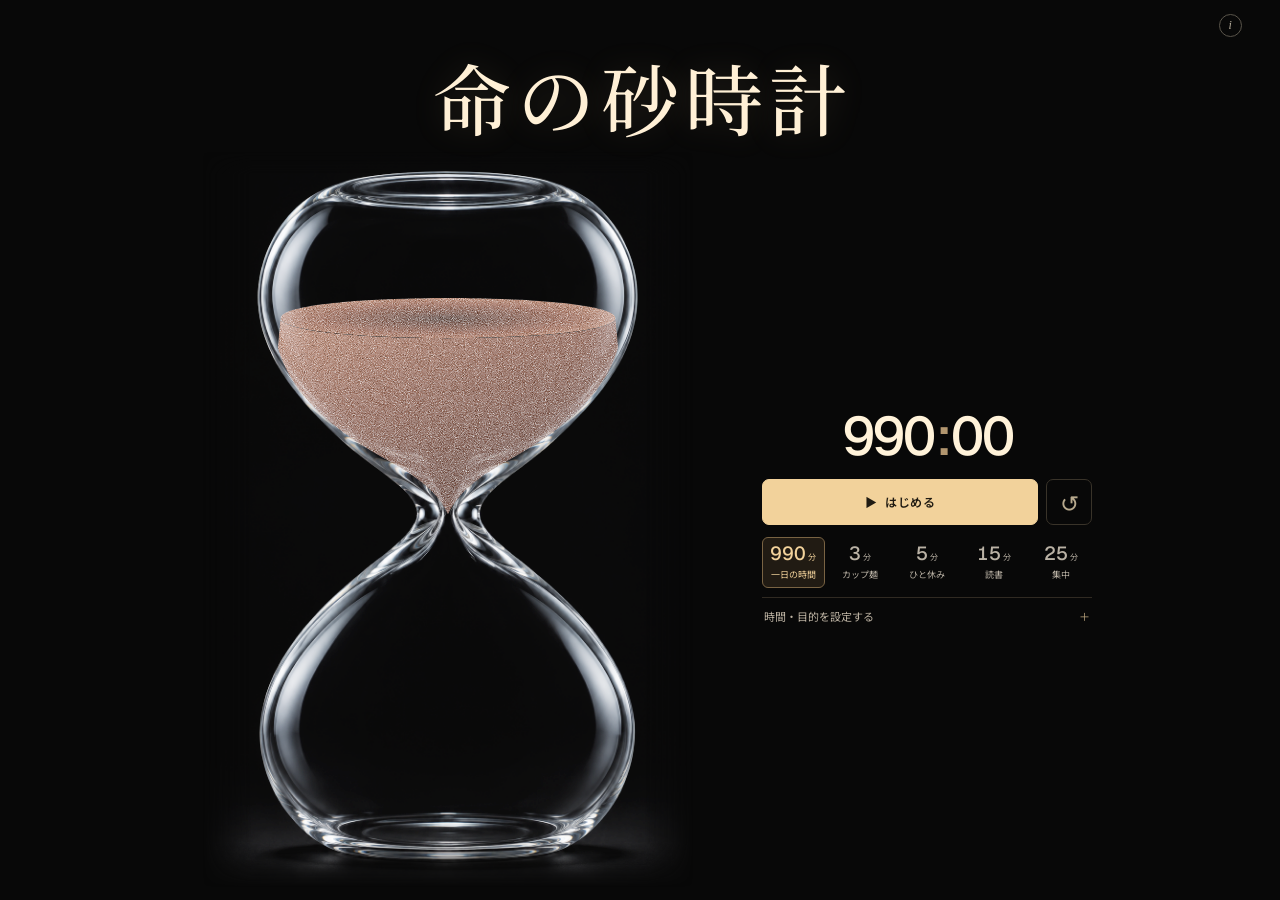
==== commit 25d80929: "Install GA4 for the hourglass website" ====
--- a/index.html
+++ b/index.html
@@ -1,4 +1,16 @@
-<!doctype html><html lang="ja"><head><meta charset="utf-8"><meta name="viewport" content="width=device-width,initial-scale=1"><meta name="theme-color" content="#080808"><meta name="description" content="限りある時間を、大切なことに。命の砂時計。"><title>命の砂時計</title><link rel="stylesheet" href="style.css?v=14"></head><body>
+<!doctype html><html lang="ja"><head>
+<!-- Google Analytics -->
+<script async src="https://www.googletagmanager.com/gtag/js?id=G-BJPTZ7E1JW"></script>
+<script>
+  window.dataLayer = window.dataLayer || [];
+  function gtag() { window.dataLayer.push(arguments); }
+  gtag('js', new Date());
+  gtag('config', 'G-BJPTZ7E1JW', {
+    allow_google_signals: false,
+    allow_ad_personalization_signals: false
+  });
+</script>
+<meta charset="utf-8"><meta name="viewport" content="width=device-width,initial-scale=1"><meta name="theme-color" content="#080808"><meta name="description" content="限りある時間を、大切なことに。命の砂時計。"><title>命の砂時計</title><link rel="stylesheet" href="style.css?v=14"></head><body>
 <header><h1 class="page-title"><a href="./" class="brand">命の砂時計</a></h1><button id="aboutOpen" class="about-button" aria-label="この砂時計について">i</button></header>
 <main><section class="instrument" aria-label="砂時計タイマー"><button id="glassButton" class="glass" aria-label="砂時計を開始・一時停止（拡大中は下の開始ボタンを使用）"><img src="assets/hourglass-glass-only.png" width="1024" height="1536" alt="丸みのある透明なガラスだけの砂時計" fetchpriority="high"><svg viewBox="0 0 1024 1536" aria-hidden="true"><defs><linearGradient id="sand" x1=".15" y1="0" x2=".82" y2="1">
   <stop stop-color="#c38c72"/><stop offset=".37" stop-color="#9e6852"/>
@@ -26,4 +38,4 @@
 <section class="controls" aria-label="タイマー操作"><p id="state" class="sr-only">準備ができました</p><div id="time" class="time" role="timer" aria-label="残り990分">990<span>:</span>00</div><p id="sessionLabel" class="session-label"></p><p id="announcement" class="sr-only" aria-live="polite"></p><div class="actions"><button id="start" class="primary">▶ <span>はじめる</span></button><button id="reset" class="reset" aria-label="タイマーをリセット">↺</button></div>
 <div class="presets" id="presets" aria-label="時間を選ぶ"><button data-min="990"><b>990<span>分</span></b><small>一日の時間</small></button><button data-min="3"><b>3<span>分</span></b><small>カップ麺</small></button><button data-min="5"><b>5<span>分</span></b><small>ひと休み</small></button><button data-min="15"><b>15<span>分</span></b><small>読書</small></button><button data-min="25"><b>25<span>分</span></b><small>集中</small></button></div>
 <details class="options"><summary>時間・目的を設定する <span>＋</span></summary><div class="option-content"><label class="custom" for="minutes">時間<div><input type="number" id="minutes" min="1" max="990" step="1" value="990" inputmode="numeric" aria-describedby="validation"><span>分</span></div></label><p id="validation" class="validation" aria-live="polite"></p><label for="purpose" class="purpose-label">何に時間を使いますか？ <span>任意</span></label><input id="purpose" placeholder="例：読書、自分を整える" maxlength="60"><div class="option-bottom"><label><input type="checkbox" id="sound"> 終了音</label><button id="special" class="text-button">990分に戻す</button></div><p class="hint">カップ麺は商品の指定時間に合わせて変更できます。</p></div></details></section></main>
-<dialog id="about"><button id="aboutClose" class="close" aria-label="閉じる">✕</button><h2>命の砂時計</h2><p>限りある時間を何に捧げるか。その考え方に共感して生まれた、静かなタイマーです。</p><p>熊谷正寿氏が会見で語った「命の砂時計」に着想を得ています。990分は、睡眠を除いた一日の時間という考え方に由来します。</p><p>小さなことでも、あなたにとって大切なことに。</p><p class="hint">GMOグループおよび熊谷氏とは関係のない個人制作です。設定はこのブラウザ内に保存されます。画面を閉じた状態での終了通知は保証されません。再読み込みで計測はリセットされます。</p><a href="https://www.itmedia.co.jp/business/articles/2611/07/news006.html" target="_blank" rel="noopener">着想の背景を読む ↗</a></dialog><script type="module" src="app.js?v=10"></script><script type="module" src="scene.js?v=10"></script></body></html>
+<dialog id="about"><button id="aboutClose" class="close" aria-label="閉じる">✕</button><h2>命の砂時計</h2><p>限りある時間を何に捧げるか。その考え方に共感して生まれた、静かなタイマーです。</p><p>熊谷正寿氏が会見で語った「命の砂時計」に着想を得ています。990分は、睡眠を除いた一日の時間という考え方に由来します。</p><p>小さなことでも、あなたにとって大切なことに。</p><p class="hint">GMOグループおよび熊谷氏とは関係のない個人制作です。設定はこのブラウザ内に保存されます。アクセス状況の把握に Google Analytics を使用しています。画面を閉じた状態での終了通知は保証されません。再読み込みで計測はリセットされます。</p><a href="https://www.itmedia.co.jp/business/articles/2611/07/news006.html" target="_blank" rel="noopener">着想の背景を読む ↗</a></dialog><script type="module" src="app.js?v=10"></script><script type="module" src="scene.js?v=10"></script></body></html>
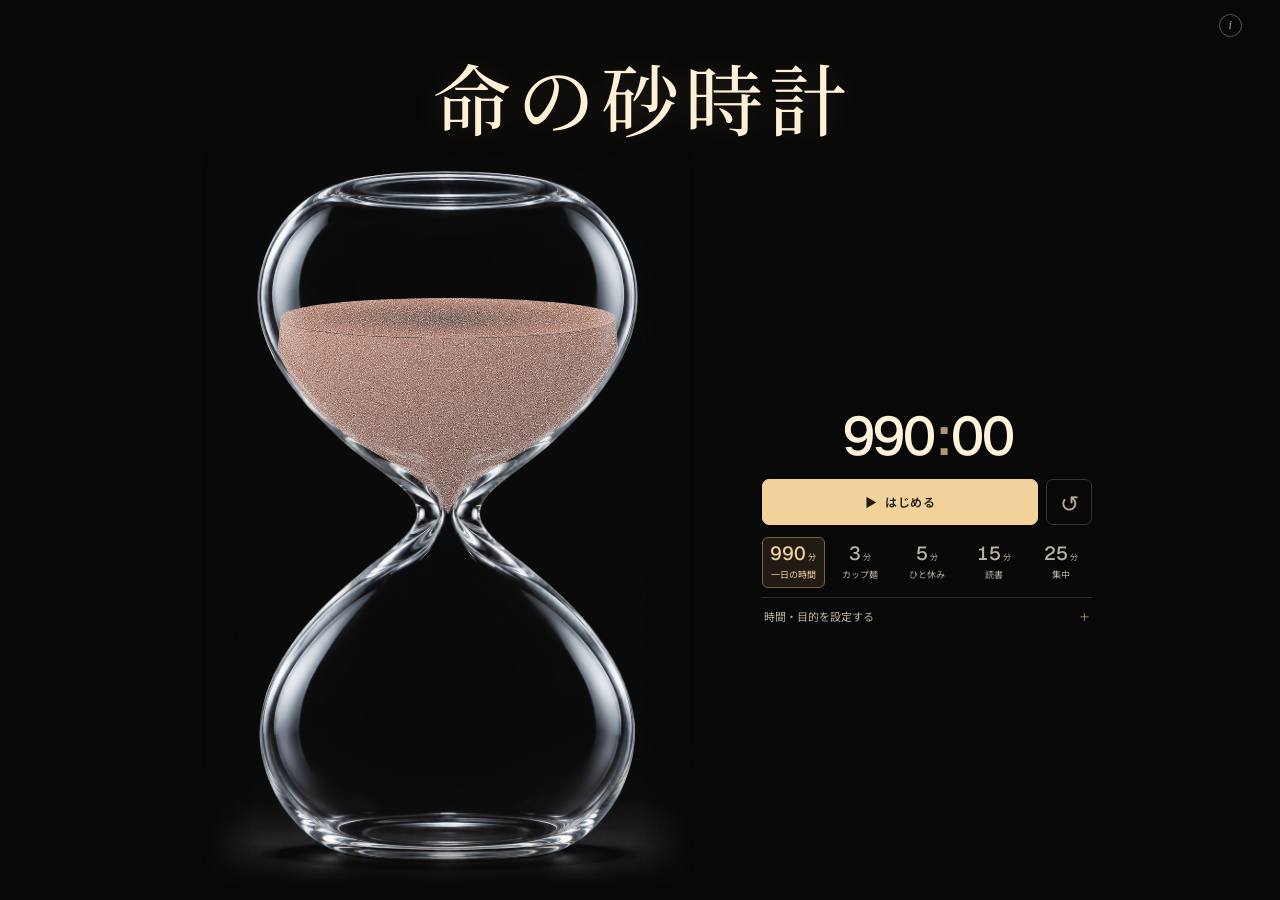
==== commit 2a1e62f5: "Improve hourglass search discovery" ====
--- a/index.html
+++ b/index.html
@@ -1,4 +1,5 @@
 <!doctype html><html lang="ja"><head>
+<meta charset="utf-8">
 <!-- Google Analytics -->
 <script async src="https://www.googletagmanager.com/gtag/js?id=G-BJPTZ7E1JW"></script>
 <script>
@@ -10,7 +11,20 @@
     allow_ad_personalization_signals: false
   });
 </script>
-<meta charset="utf-8"><meta name="viewport" content="width=device-width,initial-scale=1"><meta name="theme-color" content="#080808"><meta name="description" content="限りある時間を、大切なことに。命の砂時計。"><title>命の砂時計</title><link rel="stylesheet" href="style.css?v=14"></head><body>
+<meta name="viewport" content="width=device-width,initial-scale=1">
+<meta name="theme-color" content="#080808">
+<title>命の砂時計｜無料のオンライン砂時計タイマー</title>
+<meta name="description" content="命の砂時計は、ガラスの中を流れる砂で時間を測る無料のオンライン砂時計タイマーです。初期設定は990分。カップ麺の3分や集中の25分など、1〜990分で設定できます。">
+<link rel="canonical" href="https://hourglass.toyota.im/">
+<meta property="og:type" content="website">
+<meta property="og:locale" content="ja_JP">
+<meta property="og:title" content="命の砂時計｜無料のオンライン砂時計タイマー">
+<meta property="og:description" content="命の砂時計は、ガラスの中を流れる砂で時間を測る無料のオンライン砂時計タイマーです。初期設定は990分。カップ麺の3分や集中の25分など、1〜990分で設定できます。">
+<meta property="og:url" content="https://hourglass.toyota.im/">
+<meta property="og:image" content="https://hourglass.toyota.im/assets/hourglass-glass-only.png">
+<meta property="og:image:alt" content="透明なガラスの砂時計">
+<link rel="stylesheet" href="style.css?v=14">
+</head><body>
 <header><h1 class="page-title"><a href="./" class="brand">命の砂時計</a></h1><button id="aboutOpen" class="about-button" aria-label="この砂時計について">i</button></header>
 <main><section class="instrument" aria-label="砂時計タイマー"><button id="glassButton" class="glass" aria-label="砂時計を開始・一時停止（拡大中は下の開始ボタンを使用）"><img src="assets/hourglass-glass-only.png" width="1024" height="1536" alt="丸みのある透明なガラスだけの砂時計" fetchpriority="high"><svg viewBox="0 0 1024 1536" aria-hidden="true"><defs><linearGradient id="sand" x1=".15" y1="0" x2=".82" y2="1">
   <stop stop-color="#c38c72"/><stop offset=".37" stop-color="#9e6852"/>
@@ -38,4 +52,4 @@
 <section class="controls" aria-label="タイマー操作"><p id="state" class="sr-only">準備ができました</p><div id="time" class="time" role="timer" aria-label="残り990分">990<span>:</span>00</div><p id="sessionLabel" class="session-label"></p><p id="announcement" class="sr-only" aria-live="polite"></p><div class="actions"><button id="start" class="primary">▶ <span>はじめる</span></button><button id="reset" class="reset" aria-label="タイマーをリセット">↺</button></div>
 <div class="presets" id="presets" aria-label="時間を選ぶ"><button data-min="990"><b>990<span>分</span></b><small>一日の時間</small></button><button data-min="3"><b>3<span>分</span></b><small>カップ麺</small></button><button data-min="5"><b>5<span>分</span></b><small>ひと休み</small></button><button data-min="15"><b>15<span>分</span></b><small>読書</small></button><button data-min="25"><b>25<span>分</span></b><small>集中</small></button></div>
 <details class="options"><summary>時間・目的を設定する <span>＋</span></summary><div class="option-content"><label class="custom" for="minutes">時間<div><input type="number" id="minutes" min="1" max="990" step="1" value="990" inputmode="numeric" aria-describedby="validation"><span>分</span></div></label><p id="validation" class="validation" aria-live="polite"></p><label for="purpose" class="purpose-label">何に時間を使いますか？ <span>任意</span></label><input id="purpose" placeholder="例：読書、自分を整える" maxlength="60"><div class="option-bottom"><label><input type="checkbox" id="sound"> 終了音</label><button id="special" class="text-button">990分に戻す</button></div><p class="hint">カップ麺は商品の指定時間に合わせて変更できます。</p></div></details></section></main>
-<dialog id="about"><button id="aboutClose" class="close" aria-label="閉じる">✕</button><h2>命の砂時計</h2><p>限りある時間を何に捧げるか。その考え方に共感して生まれた、静かなタイマーです。</p><p>熊谷正寿氏が会見で語った「命の砂時計」に着想を得ています。990分は、睡眠を除いた一日の時間という考え方に由来します。</p><p>小さなことでも、あなたにとって大切なことに。</p><p class="hint">GMOグループおよび熊谷氏とは関係のない個人制作です。設定はこのブラウザ内に保存されます。アクセス状況の把握に Google Analytics を使用しています。画面を閉じた状態での終了通知は保証されません。再読み込みで計測はリセットされます。</p><a href="https://www.itmedia.co.jp/business/articles/2611/07/news006.html" target="_blank" rel="noopener">着想の背景を読む ↗</a></dialog><script type="module" src="app.js?v=10"></script><script type="module" src="scene.js?v=10"></script></body></html>
+<dialog id="about"><button id="aboutClose" class="close" aria-label="閉じる">✕</button><h2>命の砂時計</h2><p>限りある時間を何に捧げるか。その考え方に共感して生まれた、静かなタイマーです。</p><p>熊谷正寿氏が会見で語った「命の砂時計」に着想を得ています。990分は、睡眠を除いた一日の時間という考え方に由来します。</p><p>小さなことでも、あなたにとって大切なことに。</p><p class="hint">GMOグループおよび熊谷氏とは関係のない個人制作です。設定はこのブラウザ内に保存されます。アクセス状況の把握に Google Analytics を使用しています。画面を閉じた状態での終了通知は保証されません。再読み込みで計測はリセットされます。</p><a href="https://www.itmedia.co.jp/business/articles/2611/07/news006.html" target="_blank" rel="noopener">着想の背景を読む ↗</a><p><a href="ios/">iOS版のサポートとプライバシー</a></p></dialog><script type="module" src="app.js?v=10"></script><script type="module" src="scene.js?v=10"></script></body></html>
